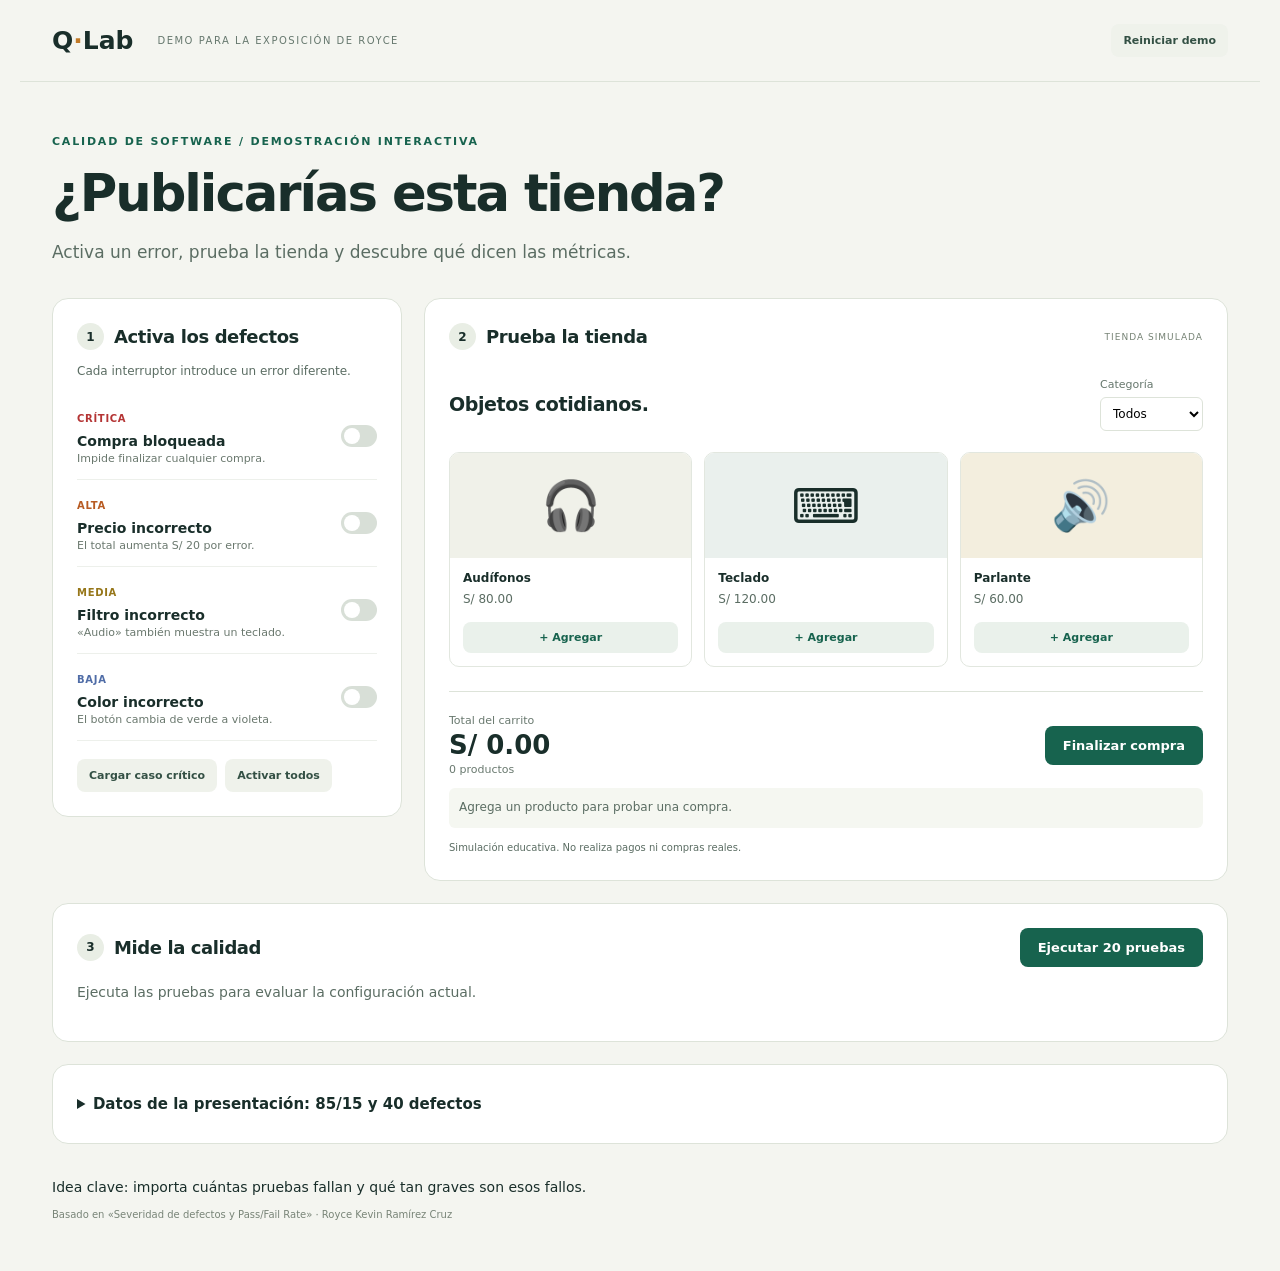
==== index.html @ 6a724b38 "Primer commit" ====
<!doctype html>
<html lang="es">
<head><meta charset="utf-8"><meta name="viewport" content="width=device-width,initial-scale=1"><title>Laboratorio de calidad · Royce</title><link rel="stylesheet" href="style.css"></head>
<body>
<header><a class="brand" href="#">Q<span>·</span>Lab</a><span>DEMO PARA LA EXPOSICIÓN DE ROYCE</span><button id="reset" class="quiet">Reiniciar demo</button></header>
<main>
<div class="intro"><p class="eyebrow">CALIDAD DE SOFTWARE / DEMOSTRACIÓN INTERACTIVA</p><h1>¿Publicarías esta tienda?</h1><p>Activa un error, prueba la tienda y descubre qué dicen las métricas.</p></div>
<section class="workspace">
<div class="left">
<section class="panel controls"><div class="section-title"><span class="step">1</span><h2>Activa los defectos</h2></div><p>Cada interruptor introduce un error diferente.</p>
<label class="bug"><span><b class="severity critical">Crítica</b><strong>Compra bloqueada</strong><small>Impide finalizar cualquier compra.</small></span><input type="checkbox" id="critical" aria-label="Activar defecto crítico"></label>
<label class="bug"><span><b class="severity high">Alta</b><strong>Precio incorrecto</strong><small>El total aumenta S/ 20 por error.</small></span><input type="checkbox" id="high" aria-label="Activar defecto alto"></label>
<label class="bug"><span><b class="severity medium">Media</b><strong>Filtro incorrecto</strong><small>«Audio» también muestra un teclado.</small></span><input type="checkbox" id="medium" aria-label="Activar defecto medio"></label>
<label class="bug"><span><b class="severity low">Baja</b><strong>Color incorrecto</strong><small>El botón cambia de verde a violeta.</small></span><input type="checkbox" id="low" aria-label="Activar defecto bajo"></label>
<div class="presets"><button id="critical-case" class="quiet">Cargar caso crítico</button><button id="all-case" class="quiet">Activar todos</button></div></section>
</div>
<section class="panel shop"><div class="section-title"><span class="step">2</span><h2>Prueba la tienda</h2><span class="demo-label">TIENDA SIMULADA</span></div><div class="shop-top"><h3>Objetos cotidianos.</h3><label>Categoría <select id="filter"><option value="all">Todos</option><option value="audio">Audio</option><option value="accessories">Accesorios</option></select></label></div><div id="products" class="products"></div><div class="checkout"><div><small>Total del carrito</small><strong id="total">S/ 0.00</strong><span id="cart-count">0 productos</span></div><button id="buy">Finalizar compra</button></div><p id="shop-message" class="shop-message" role="status">Agrega un producto para probar una compra.</p><p class="shop-note">Simulación educativa. No realiza pagos ni compras reales.</p></section>
</section>
<section class="panel results"><div class="result-heading"><div class="section-title"><span class="step">3</span><h2>Mide la calidad</h2></div><button id="run">Ejecutar 20 pruebas</button></div><p id="test-status" role="status">Ejecuta las pruebas para evaluar la configuración actual.</p><div id="report" hidden><div class="metric-grid"><div><small>PASS RATE</small><strong id="pass-rate"></strong><span id="passed"></span></div><div><small>FAIL RATE</small><strong id="fail-rate"></strong><span id="failed"></span></div><div><small>DEFECTOS ACTIVOS</small><strong id="defect-count"></strong><span>Un defecto puede causar varias pruebas fallidas.</span></div></div><div class="rate-bar" aria-hidden="true"><div id="pass-bar"></div></div><div id="verdict" role="status"></div><details><summary>Ver pruebas y cálculos</summary><p id="formulas" class="formula"></p><div class="table-wrap"><table><thead><tr><th>Prueba</th><th>Resultado</th><th>Severidad del fallo</th></tr></thead><tbody id="test-rows"></tbody></table></div></details></div></section>
<details class="panel source"><summary>Datos de la presentación: 85/15 y 40 defectos</summary><p>Estos son ejemplos de las diapositivas, independientes de las 20 pruebas de la demo.</p><h3>Calculadora Pass / Fail Rate</h3><div class="calculator"><label>Aprobadas<input id="calc-pass" type="number" min="0" step="1" value="85"></label><label>Fallidas<input id="calc-fail" type="number" min="0" step="1" value="15"></label><output id="calc-result" aria-live="polite"></output></div><h3>Severidad de 40 defectos detectados</h3><p>La severidad clasifica el impacto. Estos 40 defectos no equivalen a las 15 pruebas fallidas.</p><div class="distribution"><div><span>Crítica · 4</span><meter min="0" max="40" value="4">4</meter><b>10%</b></div><div><span>Alta · 8</span><meter min="0" max="40" value="8">8</meter><b>20%</b></div><div><span>Media · 18</span><meter min="0" max="40" value="18">18</meter><b>45%</b></div><div><span>Baja · 10</span><meter min="0" max="40" value="10">10</meter><b>25%</b></div></div></details>
<footer>Idea clave: importa cuántas pruebas fallan y qué tan graves son esos fallos.<span>Basado en «Severidad de defectos y Pass/Fail Rate» · Royce Kevin Ramírez Cruz</span></footer>
</main><script src="app.js"></script></body></html>
---- style.css ----
:root{font-family:Inter,ui-sans-serif,system-ui,-apple-system,sans-serif;color:#192e2a;background:#f4f5f0;font-synthesis:none;--green:#17634e;--line:#dde3d9}*{box-sizing:border-box}body{margin:0}header{display:flex;align-items:center;gap:24px;max-width:1240px;margin:auto;padding:24px 32px;border-bottom:1px solid var(--line)}header>span{font-size:10px;letter-spacing:1.5px;color:#66786e}.brand{font-size:25px;font-weight:850;text-decoration:none;color:inherit}.brand span{color:#c27a28}header button{margin-left:auto}main{max-width:1240px;margin:auto;padding:40px 32px}.eyebrow{font-size:11px;letter-spacing:1.8px;color:var(--green);font-weight:750}h1{font-size:clamp(32px,4vw,52px);letter-spacing:-2px;line-height:1.12;margin:14px 0}p{font-size:14px;line-height:1.6;color:#5b6d63}.intro>p:last-child{font-size:17px;margin-bottom:32px}.workspace{display:grid;grid-template-columns:350px 1fr;gap:22px}.panel{background:#fff;border:1px solid var(--line);border-radius:16px;padding:24px}.section-title{display:flex;gap:10px;align-items:center}h2{font-size:18px;margin:0;letter-spacing:-.4px}.step{display:grid;place-items:center;width:27px;height:27px;border-radius:50%;background:#e9eee5;font-size:12px;font-weight:750}.controls>p{font-size:12px}.bug{display:flex;align-items:center;justify-content:space-between;padding:14px 0;border-bottom:1px solid #edf0eb;cursor:pointer;gap:12px}.bug strong,.bug small{display:block}.bug strong{font-size:14px;margin:7px 0 3px}.bug small{font-size:11px;color:#6a786e}.severity{font-size:10px;text-transform:uppercase;letter-spacing:.7px}.critical{color:#b43434}.high{color:#b85b22}.medium{color:#967619}.low{color:#506da7}input[type=checkbox]{appearance:none;flex-shrink:0;width:36px;height:22px;border-radius:14px;background:#d8dfd7;position:relative;cursor:pointer;margin:0}input[type=checkbox]:before{content:'';position:absolute;width:16px;height:16px;border-radius:50%;background:white;top:3px;left:3px;transition:transform .15s}input:checked[type=checkbox]{background:var(--green)}input:checked[type=checkbox]:before{transform:translateX(14px)}button,select,input{font:inherit}button{border:0;background:var(--green);color:#fff;border-radius:8px;padding:12px 18px;font-size:13px;font-weight:650;cursor:pointer}button:hover{filter:brightness(.93)}button:focus-visible,input:focus-visible,select:focus-visible,summary:focus-visible{outline:3px solid #ba8b35;outline-offset:3px}.quiet{background:#eff2eb;color:#335044;font-size:11px;padding:10px 12px}.presets{display:flex;gap:8px;margin-top:18px}.demo-label{font-size:9px;letter-spacing:1px;color:#758274;margin-left:auto}.shop-top{display:flex;align-items:center;justify-content:space-between;margin:24px 0 18px;gap:12px}h3{font-size:19px;letter-spacing:-.4px}.shop-top label{font-size:11px;color:#66776d}select{display:block;background:#fff;border:1px solid var(--line);border-radius:6px;padding:8px;margin-top:6px;font-size:12px}.products{display:grid;grid-template-columns:repeat(3,1fr);gap:12px}.product{min-width:0;border:1px solid #e2e7df;border-radius:10px;overflow:hidden}.product-art{height:105px;display:grid;place-items:center;font-size:48px;background:#f0f1e9}.product:nth-child(2) .product-art{background:#eaf0ed}.product:nth-child(3) .product-art{background:#f3eede}.product-info{padding:13px}.product h4{font-size:12px;margin:0 0 5px}.product p{margin:0;font-size:12px}.product button{width:100%;margin-top:13px;padding:9px;font-size:11px;background:#eaf1eb;color:var(--green)}.checkout{border-top:1px solid var(--line);margin-top:24px;padding-top:22px;display:flex;align-items:center;justify-content:space-between;gap:16px}.checkout small,.checkout strong,.checkout span{display:block}.checkout small{font-size:11px;color:#69796f}.checkout strong{font-size:26px;margin:3px 0}.checkout span{font-size:11px;color:#69796f}.shop-message{font-size:12px;min-height:39px;background:#f5f7f1;padding:10px;border-radius:6px}.shop-message.error{color:#9c2929;background:#fceeed}.shop-message.success{color:var(--green);background:#ecf6ee}.shop-note{font-size:10px;margin:0}.results{margin-top:22px}.result-heading{display:flex;justify-content:space-between;gap:16px;align-items:center}.metric-grid{display:grid;grid-template-columns:1fr 1fr 1.2fr;margin:24px 0;gap:24px}.metric-grid>div{border-left:2px solid var(--line);padding-left:18px}.metric-grid small,.metric-grid span{display:block;font-size:10px;letter-spacing:.5px;color:#64756b}.metric-grid strong{display:block;font-size:38px;font-weight:700;margin:5px 0}.metric-grid span{font-size:12px;letter-spacing:0}.rate-bar{height:9px;background:#d56b61;border-radius:5px;overflow:hidden}.rate-bar>div{height:100%;background:#247458;transition:width .3s}#verdict{padding:16px;border-radius:8px;background:#eef6ec;margin:18px 0;font-size:14px;line-height:1.6}#verdict.risk{background:#fff0ea;color:#803b2b}summary{cursor:pointer;font-size:14px;font-weight:650;padding:6px 0}.table-wrap{overflow:auto}table{width:100%;border-collapse:collapse;font-size:12px}td,th{text-align:left;padding:10px;border-bottom:1px solid var(--line)}th{color:#68796c;font-weight:500}.ok{color:#166348}.fail{color:#af3434}.formula{font-family:ui-monospace,monospace;font-size:12px}.source{margin-top:22px}.source>summary{font-size:15px}.calculator{display:flex;align-items:center;gap:20px;flex-wrap:wrap}.calculator label{font-size:12px}.calculator input{display:block;width:110px;margin-top:7px;border:1px solid var(--line);padding:10px;border-radius:7px}.calculator output{font-size:15px;line-height:1.8;color:var(--green)}.distribution{max-width:600px}.distribution>div{display:grid;grid-template-columns:95px 1fr 45px;align-items:center;gap:14px;margin:12px 0;font-size:12px}meter{width:100%;height:16px}footer{padding:32px 0 8px;font-size:14px;line-height:1.6}footer span{display:block;color:#788477;font-size:10px;margin-top:9px}[hidden]{display:none!important}@media(max-width:900px){.workspace{grid-template-columns:290px 1fr}.products{grid-template-columns:1fr}.product{display:flex}.product-art{width:80px;flex-shrink:0;height:auto;font-size:32px}.product-info{width:100%}.shop-top{align-items:start}.shop-top h3{font-size:16px}.checkout{flex-wrap:wrap}}@media(max-width:640px){header{padding:18px;gap:12px}header>span{display:none}main{padding:25px 16px}.workspace{grid-template-columns:1fr}.panel{padding:20px}.products{grid-template-columns:repeat(3,1fr)}.product{display:block}.product-art{width:100%;height:80px}.product-info{padding:9px}.product h4{min-height:30px}.metric-grid{gap:12px;grid-template-columns:1fr 1fr}.metric-grid>div:last-child{grid-column:1/-1}.result-heading{align-items:start}.result-heading button{max-width:140px;padding:10px}.demo-label{display:none}h2{font-size:16px}}
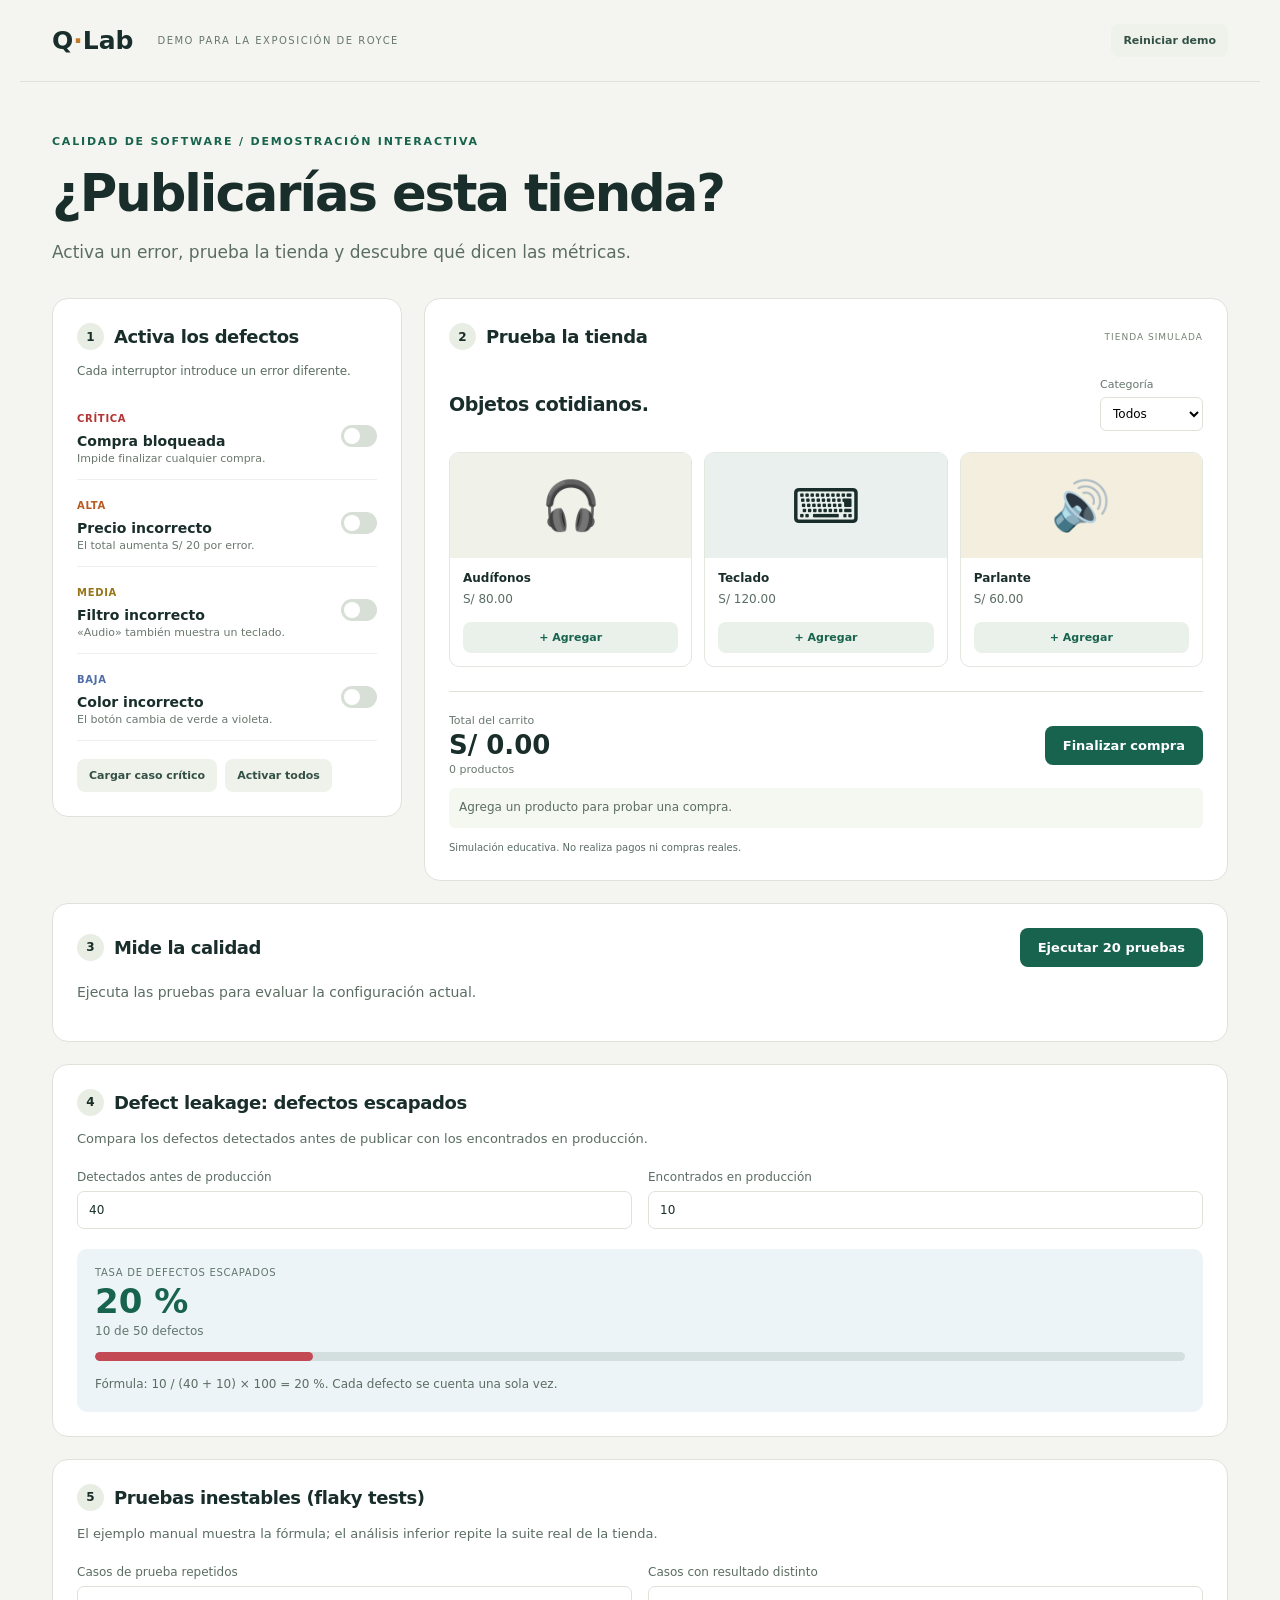
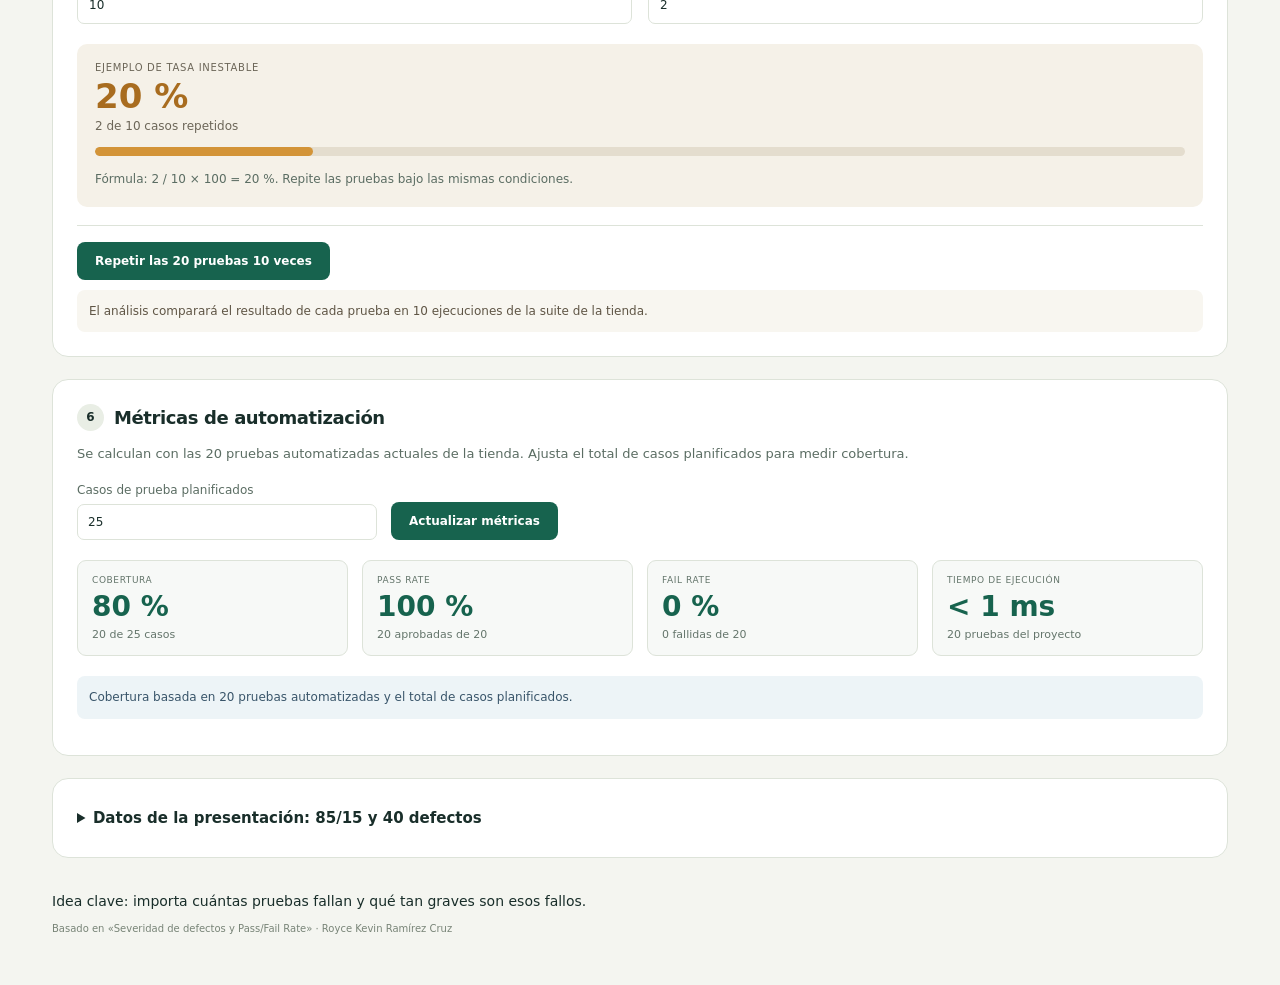
==== commit 94789f67: "Agrega métricas de calidad de software" ====
--- a/index.html
+++ b/index.html
@@ -17,6 +17,10 @@
 <section class="panel shop"><div class="section-title"><span class="step">2</span><h2>Prueba la tienda</h2><span class="demo-label">TIENDA SIMULADA</span></div><div class="shop-top"><h3>Objetos cotidianos.</h3><label>Categoría <select id="filter"><option value="all">Todos</option><option value="audio">Audio</option><option value="accessories">Accesorios</option></select></label></div><div id="products" class="products"></div><div class="checkout"><div><small>Total del carrito</small><strong id="total">S/ 0.00</strong><span id="cart-count">0 productos</span></div><button id="buy">Finalizar compra</button></div><p id="shop-message" class="shop-message" role="status">Agrega un producto para probar una compra.</p><p class="shop-note">Simulación educativa. No realiza pagos ni compras reales.</p></section>
 </section>
 <section class="panel results"><div class="result-heading"><div class="section-title"><span class="step">3</span><h2>Mide la calidad</h2></div><button id="run">Ejecutar 20 pruebas</button></div><p id="test-status" role="status">Ejecuta las pruebas para evaluar la configuración actual.</p><div id="report" hidden><div class="metric-grid"><div><small>PASS RATE</small><strong id="pass-rate"></strong><span id="passed"></span></div><div><small>FAIL RATE</small><strong id="fail-rate"></strong><span id="failed"></span></div><div><small>DEFECTOS ACTIVOS</small><strong id="defect-count"></strong><span>Un defecto puede causar varias pruebas fallidas.</span></div></div><div class="rate-bar" aria-hidden="true"><div id="pass-bar"></div></div><div id="verdict" role="status"></div><details><summary>Ver pruebas y cálculos</summary><p id="formulas" class="formula"></p><div class="table-wrap"><table><thead><tr><th>Prueba</th><th>Resultado</th><th>Severidad del fallo</th></tr></thead><tbody id="test-rows"></tbody></table></div></details></div></section>
+<section class="panel leakage" aria-labelledby="leakage-title"><div class="section-title"><span class="step">4</span><h2 id="leakage-title">Defect leakage: defectos escapados</h2></div><p>Compara los defectos detectados antes de publicar con los encontrados en producción.</p><div class="leakage-fields"><label>Detectados antes de producción<input id="leakage-pre" type="number" min="0" step="1" value="40" inputmode="numeric"></label><label>Encontrados en producción<input id="leakage-prod" type="number" min="0" step="1" value="10" inputmode="numeric"></label></div><div class="leakage-result" aria-live="polite" aria-atomic="true"><div><small>TASA DE DEFECTOS ESCAPADOS</small><strong id="leakage-rate">20 %</strong><span id="leakage-count">10 de 50 defectos</span></div><div class="leakage-bar" role="progressbar" aria-label="Porcentaje de defectos encontrados en producción" aria-valuemin="0" aria-valuemax="100" aria-valuenow="20" id="leakage-track"><div id="leakage-fill"></div></div><p id="leakage-message">Fórmula: defectos en producción ÷ total de defectos × 100. Cada defecto se cuenta una sola vez.</p></div></section>
+<section class="panel flaky" aria-labelledby="flaky-title"><div class="section-title"><span class="step">5</span><h2 id="flaky-title">Pruebas inestables (flaky tests)</h2></div><p>El ejemplo manual muestra la fórmula; el análisis inferior repite la suite real de la tienda.</p><div class="flaky-fields"><label>Casos de prueba repetidos<input id="flaky-total" type="number" min="0" step="1" value="10" inputmode="numeric"></label><label>Casos con resultado distinto<input id="flaky-unstable" type="number" min="0" step="1" value="2" inputmode="numeric"></label></div><div class="flaky-result" aria-live="polite" aria-atomic="true"><div><small>EJEMPLO DE TASA INESTABLE</small><strong id="flaky-rate">20 %</strong><span id="flaky-count">2 de 10 casos repetidos</span></div><div class="flaky-bar" role="progressbar" aria-label="Porcentaje de pruebas inestables" aria-valuemin="0" aria-valuemax="100" aria-valuenow="20" id="flaky-track"><div id="flaky-fill"></div></div><p id="flaky-message">Fórmula: casos con resultados distintos ÷ casos repetidos × 100.</p></div><div class="stability-run"><button id="run-stability" type="button">Repetir las 20 pruebas 10 veces</button><p id="stability-output" role="status">El análisis comparará el resultado de cada prueba en 10 ejecuciones de la suite de la tienda.</p></div></section>
+<section class="panel automation" aria-labelledby="automation-title"><div class="section-title"><span class="step">6</span><h2 id="automation-title">Métricas de automatización</h2></div><p>Se calculan con las 20 pruebas automatizadas actuales de la tienda. Ajusta el total de casos planificados para medir cobertura.</p><div class="automation-controls"><label for="planned-cases">Casos de prueba planificados<input id="planned-cases" type="number" min="20" step="1" value="25" inputmode="numeric"></label><button id="update-automation" type="button">Actualizar métricas</button></div><div class="automation-grid"><div><small>COBERTURA</small><strong id="automation-coverage">80 %</strong><span id="automation-coverage-detail">20 de 25 casos</span></div><div><small>PASS RATE</small><strong id="automation-pass">100 %</strong><span id="automation-pass-detail">20 aprobadas</span></div><div><small>FAIL RATE</small><strong id="automation-fail">0 %</strong><span id="automation-fail-detail">0 fallidas</span></div><div><small>TIEMPO DE EJECUCIÓN</small><strong id="automation-time">—</strong><span>20 pruebas del proyecto</span></div></div><p id="automation-message" class="automation-message" role="status">El ejemplo toma 25 casos planificados y las 20 pruebas automatizadas de esta demo.</p></section>
 <details class="panel source"><summary>Datos de la presentación: 85/15 y 40 defectos</summary><p>Estos son ejemplos de las diapositivas, independientes de las 20 pruebas de la demo.</p><h3>Calculadora Pass / Fail Rate</h3><div class="calculator"><label>Aprobadas<input id="calc-pass" type="number" min="0" step="1" value="85"></label><label>Fallidas<input id="calc-fail" type="number" min="0" step="1" value="15"></label><output id="calc-result" aria-live="polite"></output></div><h3>Severidad de 40 defectos detectados</h3><p>La severidad clasifica el impacto. Estos 40 defectos no equivalen a las 15 pruebas fallidas.</p><div class="distribution"><div><span>Crítica · 4</span><meter min="0" max="40" value="4">4</meter><b>10%</b></div><div><span>Alta · 8</span><meter min="0" max="40" value="8">8</meter><b>20%</b></div><div><span>Media · 18</span><meter min="0" max="40" value="18">18</meter><b>45%</b></div><div><span>Baja · 10</span><meter min="0" max="40" value="10">10</meter><b>25%</b></div></div></details>
 <footer>Idea clave: importa cuántas pruebas fallan y qué tan graves son esos fallos.<span>Basado en «Severidad de defectos y Pass/Fail Rate» · Royce Kevin Ramírez Cruz</span></footer>
-</main><script src="app.js"></script></body></html>
+</main><script src="defect-leakege/defect-leakage.js"></script><script src="flaky-test/flaky-tests.js"></script><script src="automation-metrics/automation-metrics.js"></script><script src="app.js"></script></body></html>
+
--- a/style.css
+++ b/style.css
@@ -1 +1,12 @@
 :root{font-family:Inter,ui-sans-serif,system-ui,-apple-system,sans-serif;color:#192e2a;background:#f4f5f0;font-synthesis:none;--green:#17634e;--line:#dde3d9}*{box-sizing:border-box}body{margin:0}header{display:flex;align-items:center;gap:24px;max-width:1240px;margin:auto;padding:24px 32px;border-bottom:1px solid var(--line)}header>span{font-size:10px;letter-spacing:1.5px;color:#66786e}.brand{font-size:25px;font-weight:850;text-decoration:none;color:inherit}.brand span{color:#c27a28}header button{margin-left:auto}main{max-width:1240px;margin:auto;padding:40px 32px}.eyebrow{font-size:11px;letter-spacing:1.8px;color:var(--green);font-weight:750}h1{font-size:clamp(32px,4vw,52px);letter-spacing:-2px;line-height:1.12;margin:14px 0}p{font-size:14px;line-height:1.6;color:#5b6d63}.intro>p:last-child{font-size:17px;margin-bottom:32px}.workspace{display:grid;grid-template-columns:350px 1fr;gap:22px}.panel{background:#fff;border:1px solid var(--line);border-radius:16px;padding:24px}.section-title{display:flex;gap:10px;align-items:center}h2{font-size:18px;margin:0;letter-spacing:-.4px}.step{display:grid;place-items:center;width:27px;height:27px;border-radius:50%;background:#e9eee5;font-size:12px;font-weight:750}.controls>p{font-size:12px}.bug{display:flex;align-items:center;justify-content:space-between;padding:14px 0;border-bottom:1px solid #edf0eb;cursor:pointer;gap:12px}.bug strong,.bug small{display:block}.bug strong{font-size:14px;margin:7px 0 3px}.bug small{font-size:11px;color:#6a786e}.severity{font-size:10px;text-transform:uppercase;letter-spacing:.7px}.critical{color:#b43434}.high{color:#b85b22}.medium{color:#967619}.low{color:#506da7}input[type=checkbox]{appearance:none;flex-shrink:0;width:36px;height:22px;border-radius:14px;background:#d8dfd7;position:relative;cursor:pointer;margin:0}input[type=checkbox]:before{content:'';position:absolute;width:16px;height:16px;border-radius:50%;background:white;top:3px;left:3px;transition:transform .15s}input:checked[type=checkbox]{background:var(--green)}input:checked[type=checkbox]:before{transform:translateX(14px)}button,select,input{font:inherit}button{border:0;background:var(--green);color:#fff;border-radius:8px;padding:12px 18px;font-size:13px;font-weight:650;cursor:pointer}button:hover{filter:brightness(.93)}button:focus-visible,input:focus-visible,select:focus-visible,summary:focus-visible{outline:3px solid #ba8b35;outline-offset:3px}.quiet{background:#eff2eb;color:#335044;font-size:11px;padding:10px 12px}.presets{display:flex;gap:8px;margin-top:18px}.demo-label{font-size:9px;letter-spacing:1px;color:#758274;margin-left:auto}.shop-top{display:flex;align-items:center;justify-content:space-between;margin:24px 0 18px;gap:12px}h3{font-size:19px;letter-spacing:-.4px}.shop-top label{font-size:11px;color:#66776d}select{display:block;background:#fff;border:1px solid var(--line);border-radius:6px;padding:8px;margin-top:6px;font-size:12px}.products{display:grid;grid-template-columns:repeat(3,1fr);gap:12px}.product{min-width:0;border:1px solid #e2e7df;border-radius:10px;overflow:hidden}.product-art{height:105px;display:grid;place-items:center;font-size:48px;background:#f0f1e9}.product:nth-child(2) .product-art{background:#eaf0ed}.product:nth-child(3) .product-art{background:#f3eede}.product-info{padding:13px}.product h4{font-size:12px;margin:0 0 5px}.product p{margin:0;font-size:12px}.product button{width:100%;margin-top:13px;padding:9px;font-size:11px;background:#eaf1eb;color:var(--green)}.checkout{border-top:1px solid var(--line);margin-top:24px;padding-top:22px;display:flex;align-items:center;justify-content:space-between;gap:16px}.checkout small,.checkout strong,.checkout span{display:block}.checkout small{font-size:11px;color:#69796f}.checkout strong{font-size:26px;margin:3px 0}.checkout span{font-size:11px;color:#69796f}.shop-message{font-size:12px;min-height:39px;background:#f5f7f1;padding:10px;border-radius:6px}.shop-message.error{color:#9c2929;background:#fceeed}.shop-message.success{color:var(--green);background:#ecf6ee}.shop-note{font-size:10px;margin:0}.results{margin-top:22px}.result-heading{display:flex;justify-content:space-between;gap:16px;align-items:center}.metric-grid{display:grid;grid-template-columns:1fr 1fr 1.2fr;margin:24px 0;gap:24px}.metric-grid>div{border-left:2px solid var(--line);padding-left:18px}.metric-grid small,.metric-grid span{display:block;font-size:10px;letter-spacing:.5px;color:#64756b}.metric-grid strong{display:block;font-size:38px;font-weight:700;margin:5px 0}.metric-grid span{font-size:12px;letter-spacing:0}.rate-bar{height:9px;background:#d56b61;border-radius:5px;overflow:hidden}.rate-bar>div{height:100%;background:#247458;transition:width .3s}#verdict{padding:16px;border-radius:8px;background:#eef6ec;margin:18px 0;font-size:14px;line-height:1.6}#verdict.risk{background:#fff0ea;color:#803b2b}summary{cursor:pointer;font-size:14px;font-weight:650;padding:6px 0}.table-wrap{overflow:auto}table{width:100%;border-collapse:collapse;font-size:12px}td,th{text-align:left;padding:10px;border-bottom:1px solid var(--line)}th{color:#68796c;font-weight:500}.ok{color:#166348}.fail{color:#af3434}.formula{font-family:ui-monospace,monospace;font-size:12px}.source{margin-top:22px}.source>summary{font-size:15px}.calculator{display:flex;align-items:center;gap:20px;flex-wrap:wrap}.calculator label{font-size:12px}.calculator input{display:block;width:110px;margin-top:7px;border:1px solid var(--line);padding:10px;border-radius:7px}.calculator output{font-size:15px;line-height:1.8;color:var(--green)}.distribution{max-width:600px}.distribution>div{display:grid;grid-template-columns:95px 1fr 45px;align-items:center;gap:14px;margin:12px 0;font-size:12px}meter{width:100%;height:16px}footer{padding:32px 0 8px;font-size:14px;line-height:1.6}footer span{display:block;color:#788477;font-size:10px;margin-top:9px}[hidden]{display:none!important}@media(max-width:900px){.workspace{grid-template-columns:290px 1fr}.products{grid-template-columns:1fr}.product{display:flex}.product-art{width:80px;flex-shrink:0;height:auto;font-size:32px}.product-info{width:100%}.shop-top{align-items:start}.shop-top h3{font-size:16px}.checkout{flex-wrap:wrap}}@media(max-width:640px){header{padding:18px;gap:12px}header>span{display:none}main{padding:25px 16px}.workspace{grid-template-columns:1fr}.panel{padding:20px}.products{grid-template-columns:repeat(3,1fr)}.product{display:block}.product-art{width:100%;height:80px}.product-info{padding:9px}.product h4{min-height:30px}.metric-grid{gap:12px;grid-template-columns:1fr 1fr}.metric-grid>div:last-child{grid-column:1/-1}.result-heading{align-items:start}.result-heading button{max-width:140px;padding:10px}.demo-label{display:none}h2{font-size:16px}}
+
+.leakage{margin-top:22px}.leakage>p{font-size:13px}.leakage-fields{display:grid;grid-template-columns:1fr 1fr;gap:16px;margin:20px 0}.leakage-fields label{font-size:12px;color:#5b6d63}.leakage-fields input{display:block;width:100%;margin-top:7px;padding:11px;border:1px solid var(--line);border-radius:7px;background:#fff;color:#192e2a}.leakage-result{padding:18px;border-radius:10px;background:#edf4f7}.leakage-result small,.leakage-result strong,.leakage-result span{display:block}.leakage-result small{font-size:10px;letter-spacing:.7px;color:#60766e}.leakage-result strong{margin:3px 0;font-size:34px;color:#17634e}.leakage-result span{font-size:12px;color:#60766e}.leakage-result p{margin:14px 0 0;font-size:12px}.leakage-bar{height:9px;margin-top:14px;overflow:hidden;border-radius:8px;background:#d3dfdf}.leakage-bar>div{height:100%;width:20%;border-radius:inherit;background:#c34a55;transition:width .2s ease}
+@media(max-width:640px){.leakage-fields{grid-template-columns:1fr}}
+
+.flaky{margin-top:22px}.flaky>p{font-size:13px}.flaky-fields{display:grid;grid-template-columns:1fr 1fr;gap:16px;margin:20px 0}.flaky-fields label{font-size:12px;color:#5b6d63}.flaky-fields input{display:block;width:100%;margin-top:7px;padding:11px;border:1px solid var(--line);border-radius:7px;background:#fff;color:#192e2a}.flaky-result{padding:18px;border-radius:10px;background:#f5f1e8}.flaky-result small,.flaky-result strong,.flaky-result span{display:block}.flaky-result small{font-size:10px;letter-spacing:.7px;color:#6c6658}.flaky-result strong{margin:3px 0;font-size:34px;color:#a86c1f}.flaky-result span{font-size:12px;color:#6c6658}.flaky-result p{margin:14px 0 0;font-size:12px}.flaky-bar{height:9px;margin-top:14px;overflow:hidden;border-radius:8px;background:#e4ddce}.flaky-bar>div{height:100%;width:20%;border-radius:inherit;background:#d39438;transition:width .2s ease}
+@media(max-width:640px){.flaky-fields{grid-template-columns:1fr}}
+
+.stability-run{margin-top:18px;padding-top:16px;border-top:1px solid var(--line)}.stability-run button{font-size:12px}.stability-run p{margin:10px 0 0;padding:12px;border-radius:8px;background:#f8f6f0;color:#5f5545;font-size:12px;line-height:1.5}
+
+.automation{margin-top:22px}.automation>p{font-size:13px}.automation-controls{display:flex;align-items:end;gap:14px;margin:18px 0}.automation-controls label{flex:1;max-width:300px;color:#5b6d63;font-size:12px}.automation-controls input{display:block;width:100%;margin-top:7px;padding:10px;border:1px solid var(--line);border-radius:7px;background:#fff;color:#192e2a}.automation-controls button{font-size:12px}.automation-grid{display:grid;grid-template-columns:repeat(4,1fr);gap:14px;margin:20px 0}.automation-grid>div{padding:14px;border:1px solid var(--line);border-radius:9px;background:#f7f9f7}.automation-grid small,.automation-grid strong,.automation-grid span{display:block}.automation-grid small{font-size:9px;letter-spacing:.6px;color:#64756b}.automation-grid strong{margin:5px 0;font-size:28px;color:#17634e}.automation-grid span{font-size:11px;color:#64756b}.automation-message{padding:12px;border-radius:8px;background:#edf4f7;color:#39556a!important;font-size:12px!important}
+@media(max-width:720px){.automation-grid{grid-template-columns:1fr 1fr}}@media(max-width:640px){.automation-controls{align-items:stretch;flex-direction:column}.automation-controls label{max-width:none}.automation-controls button{align-self:flex-start}}
